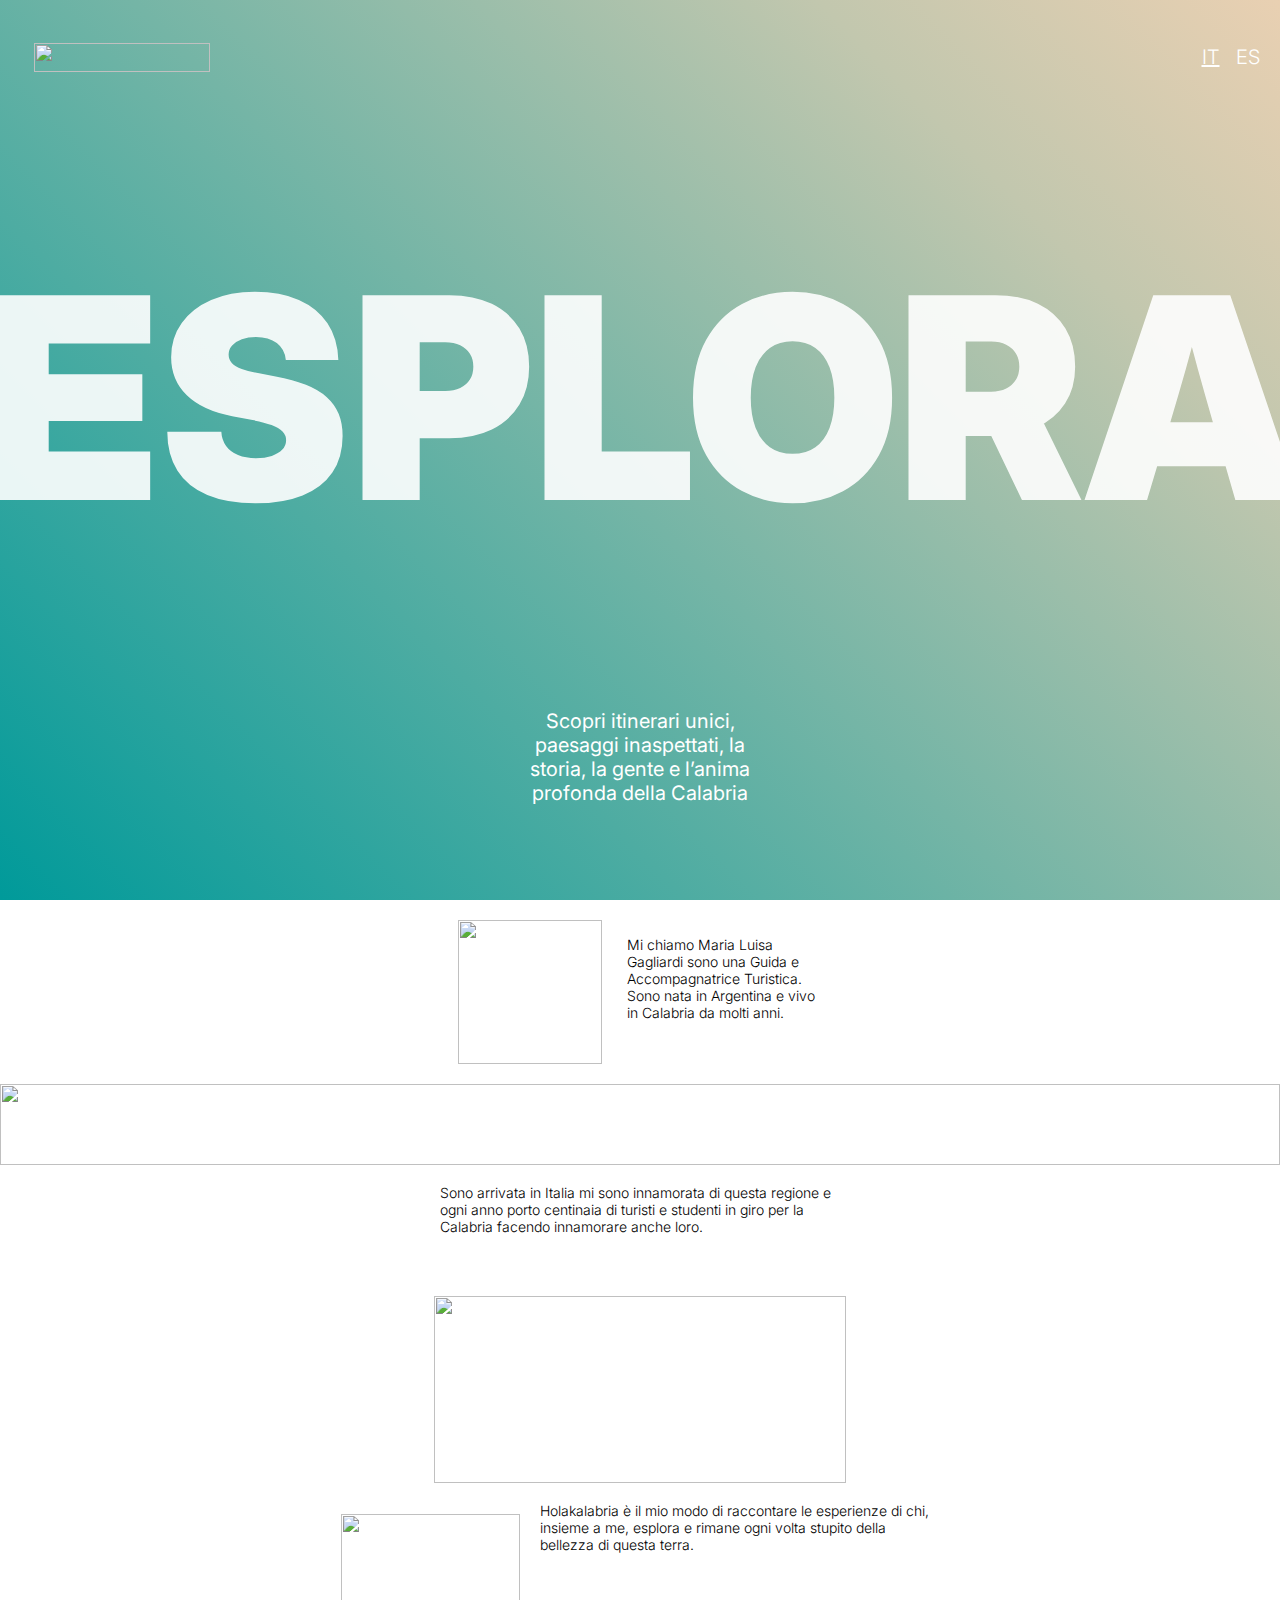
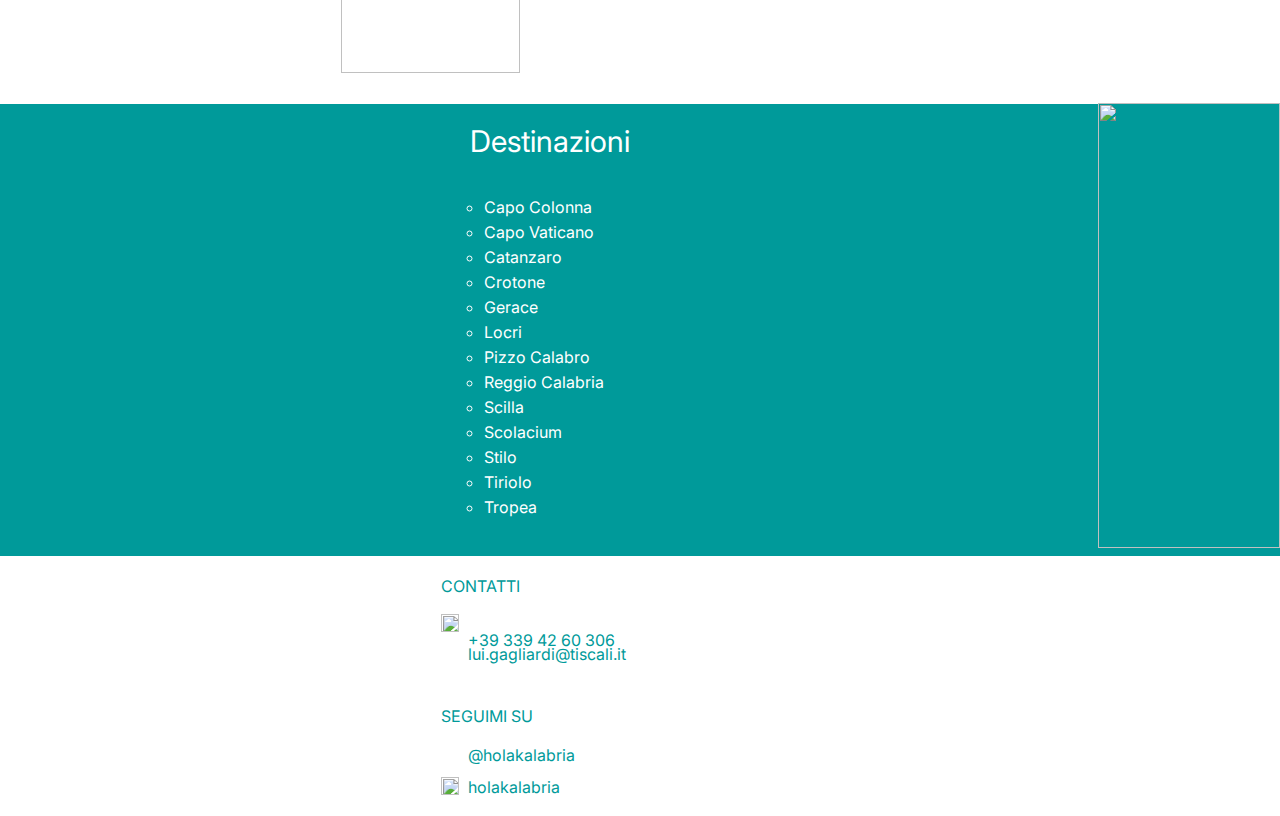
==== index.html @ 1802bb5e "first upload" ====
<!DOCTYPE html>
<html>

<head>
	<meta charset="utf-8" />
	<meta name="viewport" content="width=device-width, initial-scale=1" /> <!--per adattarlo al mobile-->
	<link rel="stylesheet" href="globals.css" />
	<link rel="stylesheet" href="style.css" />
</head>

<body>
	<div class="RESPONSIVE">
		<header class="header">
			<div class="rectangle"></div>
			<div class="text-wrapper">ESPLORA</div>
			<p class="scopri-itinerari">
				<span style="
					position: absolute;
					bottom: 10px;
					left: 0;
				">
				Scopri itinerari unici,<br>paesaggi inaspettati, la storia, la gente e l’anima profonda della Calabria
				</span>
			</p>
			<img class="polygon" src="https://c.animaapp.com/ifdL0Ejc/img/polygon-1.svg" />
		</header>
		<div class="frame">
			<img class="mask-group" src="https://c.animaapp.com/ifdL0Ejc/img/mask-group.svg" />
			<p class="mi-chiamo-maria">
				Mi chiamo Maria Luisa Gagliardi sono una Guida e Accompagnatrice Turistica. <br />Sono nata in Argentina
				e
				vivo in Calabria da molti anni.
			</p>
		</div>
		<img class="logo-home" src="https://c.animaapp.com/ifdL0Ejc/img/logo-home-1.svg" />
		<div class="group">
			<div class="div">IT</div>
			<div class="text-wrapper-2">ES</div>
		</div>
		<div class="infografica-banmner"></div>
		<img class="vector" src="https://c.animaapp.com/ifdL0Ejc/img/vector-1.svg" />
		<div class="frame-2">
			<p class="p">
				Sono arrivata in Italia mi sono innamorata di questa regione e ogni anno porto centinaia di turisti e
				studenti
				in giro per la Calabria facendo innamorare anche loro.
			</p>
			<img class="whatsapp-image"
				src="https://c.animaapp.com/ifdL0Ejc/img/whatsapp-image-2024-03-24-at-19-15-1.png" />
		</div>
		<div class="frame-3">
			<img class="img" src="https://c.animaapp.com/ifdL0Ejc/img/infografica-banmner-1-1.svg" />
			<p class="text-wrapper-3">
				Holakalabria è il mio modo di raccontare le esperienze di chi, insieme a me, esplora e rimane ogni volta
				stupito della bellezza di questa terra.
			</p>
		</div>
		<div class="frame-4">
			<div class="frame-5">
				<div class="text-wrapper-4">Destinazioni</div>
				<ul class="capo-colonna-capo">
					<li>Capo Colonna</li>
					<li>Capo Vaticano</li>
					<li>Catanzaro</li>
					<li>Crotone</li>
					<li>Gerace</li>
					<li>Locri</li>
					<li>Pizzo Calabro</li>
					<li>Reggio Calabria</li>
					<li>Scilla</li>
					<li>Scolacium</li>
					<li>Stilo</li>
					<li>Tiriolo</li>
					<li>Tropea</li>
				</ul>
			</div>
			<img class="group-2" src="https://c.animaapp.com/ifdL0Ejc/img/group-7.png" />
		</div>
		<div class="frame-wrapper">
			<div class="group-wrapper">
				<div class="group-3">
					<div class="overlap-group">
						<div class="text-wrapper-5">CONTATTI</div>
						<img class="vector-2" src="https://c.animaapp.com/ifdL0Ejc/img/vector-6.svg" />
					</div>
					<div class="overlap">
						<div class="text-wrapper-5">SEGUIMI SU</div>
						<img class="vector-2" src="https://c.animaapp.com/ifdL0Ejc/img/vector-6.svg" />
					</div>
					<p class="text-wrapper-6">+39 339 42 60 306</p>
					<div class="text-wrapper-7">@holakalabria</div>
					<div class="text-wrapper-8">holakalabria</div>
					<div class="text-wrapper-9">lui.gagliardi@tiscali.it</div>
					<img class="vector-3" src="https://c.animaapp.com/ifdL0Ejc/img/vector.svg" />
					<img class="vector-4" src="https://c.animaapp.com/ifdL0Ejc/img/vector-2.svg" />
					<img class="vector-5" src="https://c.animaapp.com/ifdL0Ejc/img/vector-3.svg" />
					<img class="vector-6" src="https://c.animaapp.com/ifdL0Ejc/img/vector-4.svg" />
				</div>
			</div>
		</div>
	</div>
</body>

</html>
---- globals.css ----
@import url("https://cdnjs.cloudflare.com/ajax/libs/meyer-reset/2.0/reset.min.css");
@import url("https://fonts.googleapis.com/css?family=Inter:300,400,900");
* {
  -webkit-font-smoothing: antialiased;
  box-sizing: border-box;
}
html,
body {
  margin: 0px;
  height: 100%;
}
/* a blue color as a generic focus style */
button:focus-visible {
  outline: 2px solid #4a90e2 !important;
  outline: -webkit-focus-ring-color auto 5px !important;
}
a {
  text-decoration: none;
}
---- style.css ----
.RESPONSIVE {
	display: flex;
	flex-direction: column;
	align-items: flex-start;
	gap: 20px;
	position: relative;
	background-color: #ffffff;
  }
  
  .RESPONSIVE .header {
	display: flex;
	flex-direction: column;
	height: 100vh;
	align-items: center;
	gap: 20px;
	padding: 0px 0px 30px;
	position: relative;
	align-self: stretch;
	width: 100%;
	background-color: transparent;
	background: linear-gradient(45deg, rgb(0, 154, 154) 0%, rgb(194, 199, 174) 78.81%, rgb(233, 208, 178) 100%);
	overflow: hidden;
  }
  
  .RESPONSIVE .rectangle {
	position: relative;
	flex: 1;
	width: 361px;
	flex-grow: 1;
  }
  
  .RESPONSIVE .text-wrapper {
	position: relative;
	width: 200vw;
	opacity: 0.9;
	font-family: "Inter", Helvetica;
	font-weight: 900;
	color: #ffffff;
	font-size: 22vw;
	text-align: center;
	letter-spacing: 0;
	line-height: normal;
  }
  
  .RESPONSIVE .scopri-itinerari {
	position: relative;
	flex: 1;
	width: 256px;
	font-family: "Inter", Helvetica;
	font-weight: 400;
	color: #ffffff;
	font-size: 20px;
	text-align: center;
	letter-spacing: 0;
	line-height: normal;
  }
  
  .RESPONSIVE .polygon {
	position: relative;
	width: 39.11px;
	height: 15.37px;
	margin-bottom: -0.62px;
  }
  
  .RESPONSIVE .frame {
	justify-content: center;
	gap: 25px;
	align-self: stretch;
	width: 100%;
	display: flex;
	align-items: center;
	position: relative;
	flex: 0 0 auto;
  }
  
  .RESPONSIVE .mask-group {
	position: relative;
	width: 144px;
	height: 144px;
  }
  
  .RESPONSIVE .mi-chiamo-maria {
	position: relative;
	width: 195px;
	height: 112px;
	font-family: "Inter", Helvetica;
	font-weight: 300;
	color: #000000;
	font-size: 14px;
	letter-spacing: 0;
	line-height: normal;
  }
  
  .RESPONSIVE .logo-home {
	position: absolute;
	width: 176px;
	height: 29px;
	top: 43px;
	left: 34px;
	object-fit: cover;
  }
  
  .RESPONSIVE .group {
	position: absolute;
	width: 70px;
	height: 24px;
	top: 45px;
	right: 10px;
  }
  
  .RESPONSIVE .div {
	position: absolute;
	width: 21px;
	top: 0;
	left: 0;
	font-family: "Inter", Helvetica;
	font-weight: 300;
	color: #ffffff;
	font-size: 20px;
	text-align: center;
	letter-spacing: 0;
	line-height: normal;
	text-decoration: underline;
  }
  
  .RESPONSIVE .text-wrapper-2 {
	position: absolute;
	width: 37px;
	top: 0;
	left: 29px;
	font-family: "Inter", Helvetica;
	font-weight: 300;
	color: #ffffff;
	font-size: 20px;
	text-align: center;
	letter-spacing: 0;
	line-height: normal;
  }
  
  .RESPONSIVE .infografica-banmner {
	position: absolute;
	width: 57vw;
	height: 100vh;
	right: 0;
	background-image: url(https://c.animaapp.com/ifdL0Ejc/img/infografica-banmner-1.svg);
    background-clip: content-box;
	background-size: contain;
	background-repeat: no-repeat;
	background-position: center;
  }
  
  .RESPONSIVE .vector {
	position: relative;
	align-self: stretch;
	width: 100%;
	height: 80.5px;
	margin-left: -0.01px;
	margin-right: -0.01px;
  }
  
  .RESPONSIVE .frame-2 {
	flex-direction: column;
	height: 298px;
	align-items: center;
	gap: 20px;
	padding: 0px 20px;
	align-self: stretch;
	width: 100%;
	display: flex;
	position: relative;
  }
  
  .RESPONSIVE .p {
	position: relative;
	align-self: center;
	height: 79px;
	margin-top: -1px;
	font-family: "Inter", Helvetica;
	font-weight: 300;
	color: #000000;
	font-size: 14px;
	letter-spacing: 0;
	line-height: normal;
	max-width: 400px;
  }
  
  .RESPONSIVE .whatsapp-image {
	position: relative;
	width: 412px;
	height: 187px;
	object-fit: cover;
  }
  
  .RESPONSIVE .frame-3 {
	align-items: center;
	justify-content: center;
	gap: 20px;
	padding: 0px 20px;
	align-self: stretch;
	width: 100%;
	flex: 0 0 auto;
	display: flex;
	position: relative;
  }
  
  .RESPONSIVE .img {
	position: relative;
	width: 179px;
	height: 159px;
  }
  
  .RESPONSIVE .text-wrapper-3 {
	position: relative;
	flex: 1;
	height: 168px;
	margin-top: -1px;
	font-family: "Inter", Helvetica;
	font-weight: 300;
	color: #000000;
	font-size: 14px;
	letter-spacing: 0;
	line-height: normal;
	max-width: 400px;
  }
  
  .RESPONSIVE .frame-4 {
	align-items: flex-start;
	gap: 18px;
	align-self: stretch;
	width: 100%;
	flex: 0 0 auto;
	background-color: #009a9a;
	display: flex;
	position: relative;
  }
  
  .RESPONSIVE .frame-5 {
	flex-direction: column;
	align-items: center;
	gap: 20px;
	padding: 20px 20px 20px 40px;
	flex: 1;
	flex-grow: 1;
	display: flex;
	position: relative;
  }
  
  .RESPONSIVE .text-wrapper-4 {
	position: relative;
	width: fit-content;
	margin-top: -1px;
	font-family: "Inter", Helvetica;
	font-weight: 400;
	color: #ffffff;
	font-size: 30px;
	letter-spacing: 0;
	line-height: normal;
	white-space: nowrap;
  }
  
  .RESPONSIVE .capo-colonna-capo {
	position: relative;
	width: 211px;
	font-family: "Inter", Helvetica;
	font-weight: 400;
	color: #ffffff;
	font-size: 16px;
	letter-spacing: 0;
	line-height: 25px;
	list-style:circle;
  }
  
  .RESPONSIVE .group-2 {
	position: relative;
	width: 182.6px;
	height: 444.04px;
	margin-top: -0.03px;
	margin-bottom: -0.02px;
	margin-right: -0.25px;
  }
  
  .RESPONSIVE .frame-wrapper {
	flex-direction: column;
	align-items: center;
	justify-content: flex-end;
	gap: 10px;
	padding: 0px 20px;
	align-self: stretch;
	width: 100%;
	flex: 0 0 auto;
	display: flex;
	position: relative;
  }
  
  .RESPONSIVE .group-wrapper {
	width: 398px;
	gap: 10px;
	display: flex;
	align-items: center;
	position: relative;
	flex: 0 0 auto;
  }
  
  .RESPONSIVE .group-3 {
	position: relative;
	width: 201px;
	height: 220px;
	margin-bottom: 20px;
  }
  
  .RESPONSIVE .overlap-group {
	top: 0;
	position: absolute;
	width: 137px;
	height: 27px;
	left: 0;
  }
  
  .RESPONSIVE .text-wrapper-5 {
	position: absolute;
	width: 137px;
	top: 0;
	left: 0;
	font-family: "Inter", Helvetica;
	font-weight: 400;
	color: #009a9a;
	font-size: 16px;
	letter-spacing: 0;
	line-height: normal;
  }
  
  .RESPONSIVE .vector-2 {
	position: absolute;
	width: 100px;
	height: 1px;
	top: 26px;
	left: 0;
  }
  
  .RESPONSIVE .overlap {
	top: 130px;
	position: absolute;
	width: 137px;
	height: 27px;
	left: 0;
  }
  
  .RESPONSIVE .text-wrapper-6 {
	position: absolute;
	width: 162px;
	top: 38px;
	left: 27px;
	font-family: "Inter", Helvetica;
	font-weight: 400;
	color: #009a9a;
	font-size: 16px;
	letter-spacing: 0;
	line-height: normal;
  }
  
  .RESPONSIVE .text-wrapper-7 {
	top: 169px;
	position: absolute;
	width: 162px;
	left: 27px;
	font-family: "Inter", Helvetica;
	font-weight: 400;
	color: #009a9a;
	font-size: 16px;
	letter-spacing: 0;
	line-height: normal;
	white-space: nowrap;
  }
  
  .RESPONSIVE .text-wrapper-8 {
	top: 201px;
	position: absolute;
	width: 162px;
	left: 27px;
	font-family: "Inter", Helvetica;
	font-weight: 400;
	color: #009a9a;
	font-size: 16px;
	letter-spacing: 0;
	line-height: normal;
	white-space: nowrap;
  }
  
  .RESPONSIVE .text-wrapper-9 {
	position: absolute;
	width: 162px;
	top: 68px;
	left: 27px;
	font-family: "Inter", Helvetica;
	font-weight: 400;
	color: #009a9a;
	font-size: 16px;
	letter-spacing: 0;
	line-height: normal;
  }
  
  .RESPONSIVE .vector-3 {
	position: absolute;
	width: 18px;
	height: 13px;
	top: 70px;
	left: 0;
  }
  
  .RESPONSIVE .vector-4 {
	position: absolute;
	width: 18px;
	height: 17px;
	top: 170px;
	left: 0;
  }
  
  .RESPONSIVE .vector-5 {
	position: absolute;
	width: 18px;
	height: 18px;
	top: 38px;
	left: 0;
  }
  
  .RESPONSIVE .vector-6 {
	position: absolute;
	width: 18px;
	height: 18px;
	top: 201px;
	left: 0;
  }
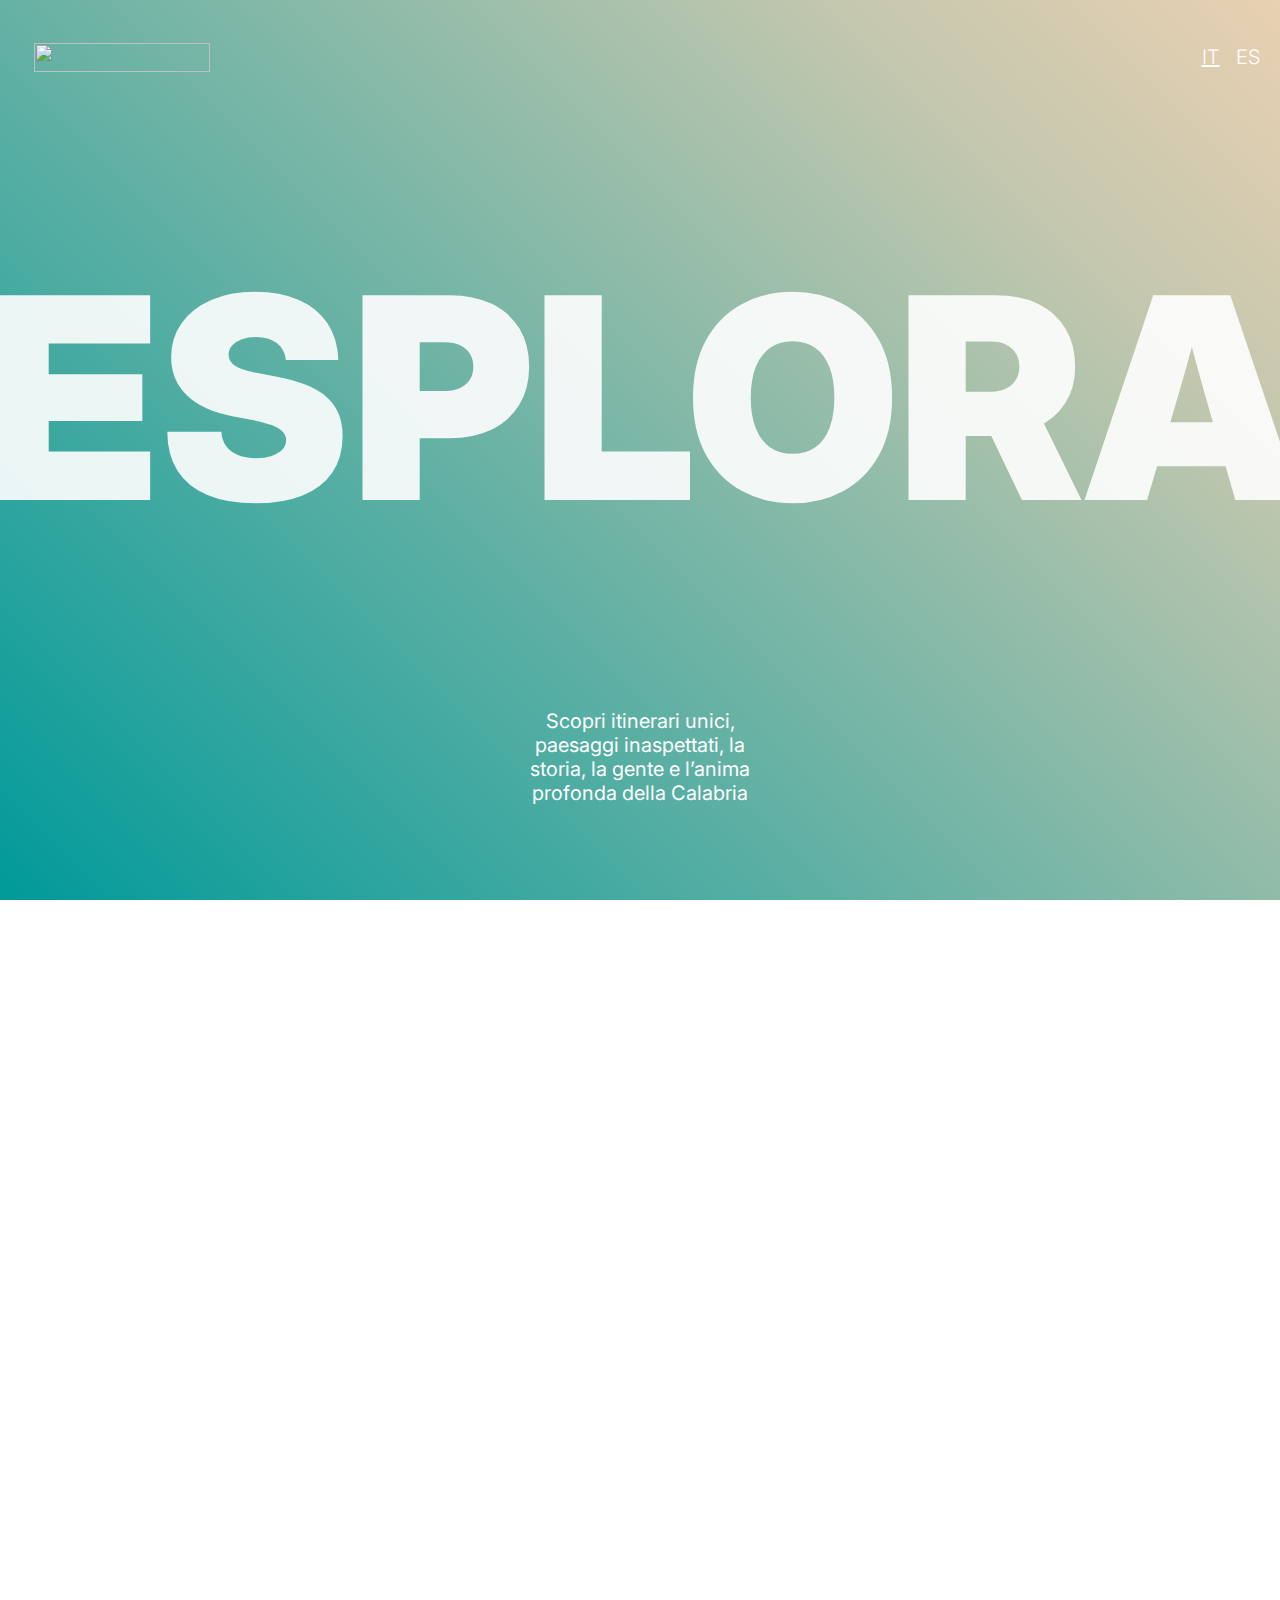
==== commit 412c29a2: "text" ====
--- a/index.html
+++ b/index.html
@@ -27,9 +27,7 @@
 		<div class="frame">
 			<img class="mask-group" src="https://c.animaapp.com/ifdL0Ejc/img/mask-group.svg" />
 			<p class="mi-chiamo-maria">
-				Mi chiamo Maria Luisa Gagliardi sono una Guida e Accompagnatrice Turistica. <br />Sono nata in Argentina
-				e
-				vivo in Calabria da molti anni.
+				Mi chiamo Maria Luisa Gagliardi e sono una Guida e Accompagnatrice Turistica. <br />Sono nata in Argentina e vivo in Calabria da molti anni.
 			</p>
 		</div>
 		<img class="logo-home" src="https://c.animaapp.com/ifdL0Ejc/img/logo-home-1.svg" />
--- a/globals.css
+++ b/globals.css
@@ -8,6 +8,7 @@
 body {
   margin: 0px;
   height: 100%;
+  overflow-x: hidden;
 }
 /* a blue color as a generic focus style */
 button:focus-visible {
--- a/style.css
+++ b/style.css
@@ -306,6 +306,7 @@
 	width: 201px;
 	height: 220px;
 	margin-bottom: 20px;
+	margin-left: 20px;
   }
   
   .RESPONSIVE .overlap-group {
@@ -429,4 +430,4 @@
 	height: 18px;
 	top: 201px;
 	left: 0;
-  }+  }
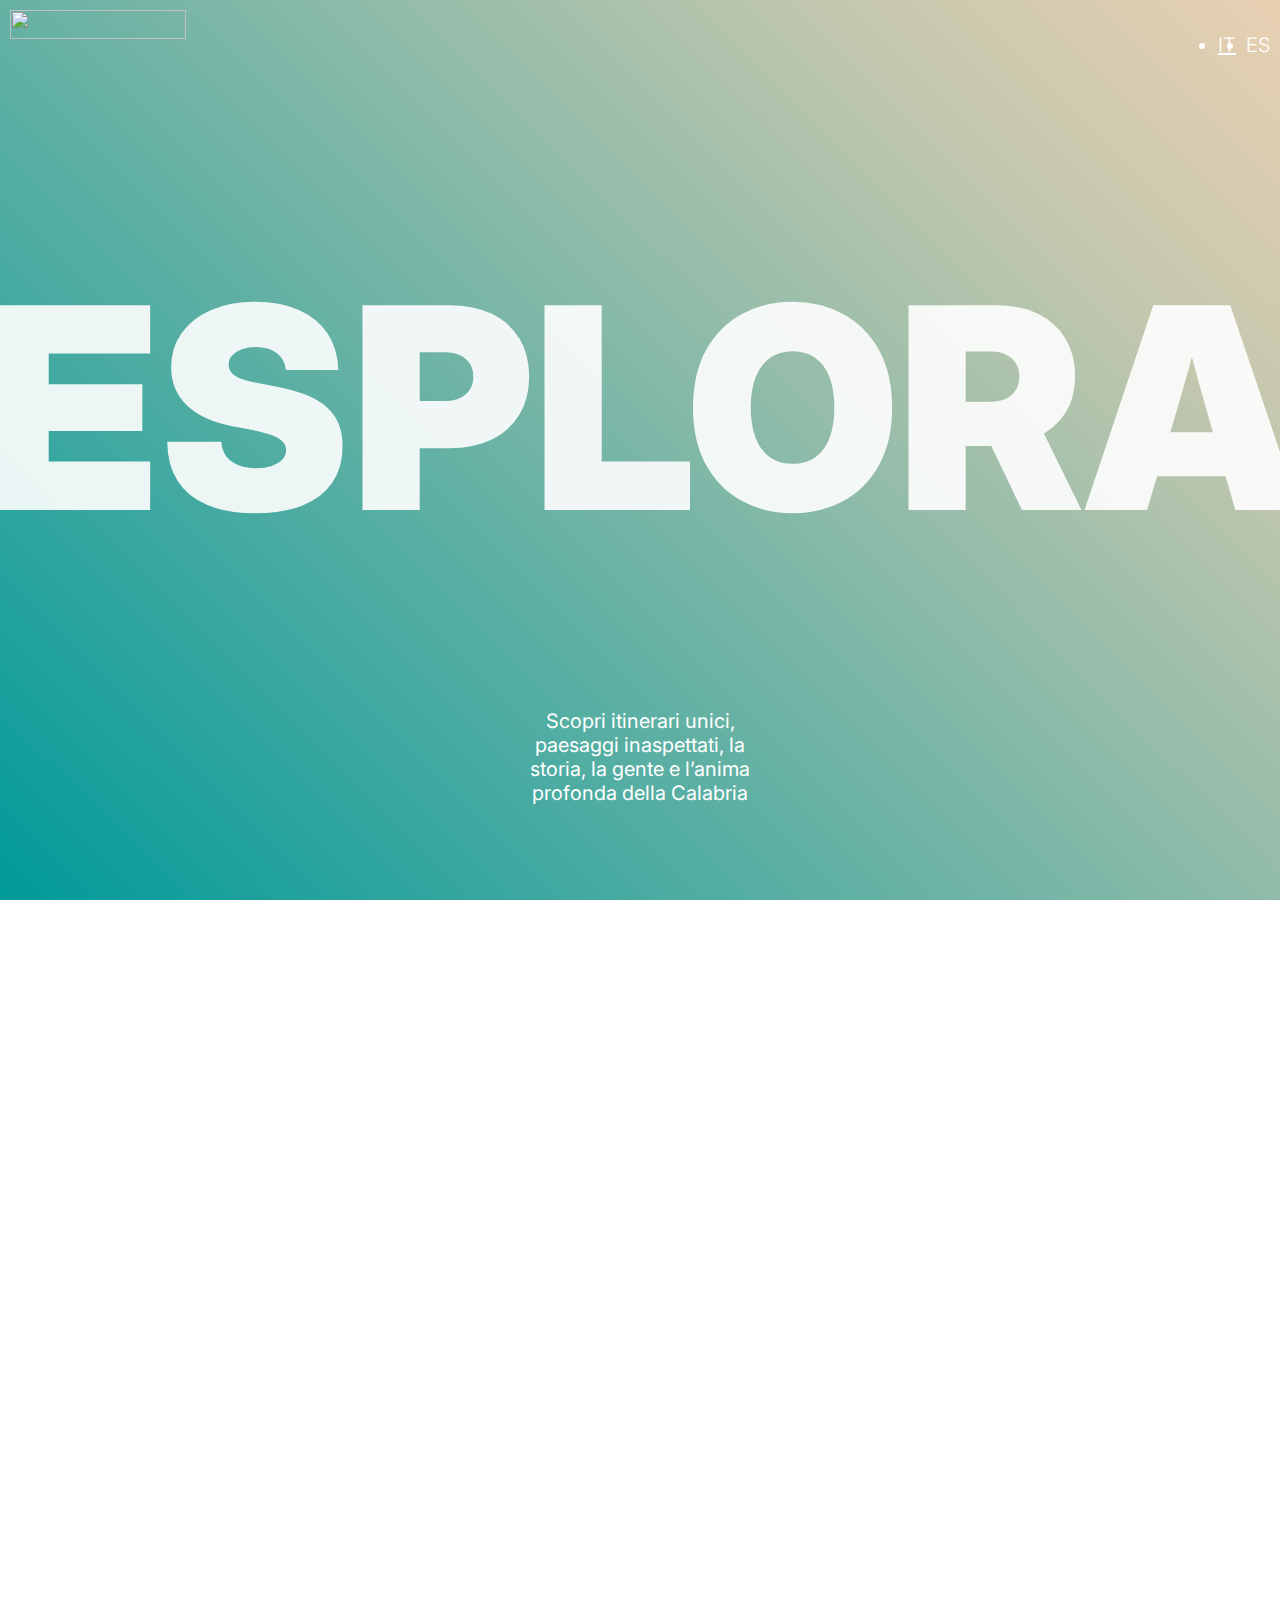
==== commit f4ad52e6: "changes for language pages" ====
--- a/index.html
+++ b/index.html
@@ -11,7 +11,16 @@
 <body>
 	<div class="RESPONSIVE">
 		<header class="header">
-			<div class="rectangle"></div>
+			<div class="rectangle">
+				<img class="logo-home" src="https://c.animaapp.com/ifdL0Ejc/img/logo-home-1.svg" />
+				<nav>
+					<ul class="lang-menu">
+						<li><a href="index.html" style="text-decoration: underline;">IT</a></li>
+						<li><a href="es.html" >ES</a></li>
+					</ul>
+				</nav>
+				<div class="infografica-banmner"></div>
+			</div>
 			<div class="text-wrapper">ESPLORA</div>
 			<p class="scopri-itinerari">
 				<span style="
@@ -30,18 +39,10 @@
 				Mi chiamo Maria Luisa Gagliardi e sono una Guida e Accompagnatrice Turistica. <br />Sono nata in Argentina e vivo in Calabria da molti anni.
 			</p>
 		</div>
-		<img class="logo-home" src="https://c.animaapp.com/ifdL0Ejc/img/logo-home-1.svg" />
-		<div class="group">
-			<div class="div">IT</div>
-			<div class="text-wrapper-2">ES</div>
-		</div>
-		<div class="infografica-banmner"></div>
 		<img class="vector" src="https://c.animaapp.com/ifdL0Ejc/img/vector-1.svg" />
 		<div class="frame-2">
 			<p class="p">
-				Sono arrivata in Italia mi sono innamorata di questa regione e ogni anno porto centinaia di turisti e
-				studenti
-				in giro per la Calabria facendo innamorare anche loro.
+				Sono arrivata in Italia mi sono innamorata di questa regione e ogni anno porto centinaia di turisti e studenti in giro per la Calabria facendo innamorare anche loro.
 			</p>
 			<img class="whatsapp-image"
 				src="https://c.animaapp.com/ifdL0Ejc/img/whatsapp-image-2024-03-24-at-19-15-1.png" />
@@ -86,7 +87,7 @@
 						<img class="vector-2" src="https://c.animaapp.com/ifdL0Ejc/img/vector-6.svg" />
 					</div>
 					<p class="text-wrapper-6">+39 339 42 60 306</p>
-					<div class="text-wrapper-7">@holakalabria</div>
+					<div class="text-wrapper-7"><a href="https://instagram.com/holakalabria">@holakalabria</a></div>
 					<div class="text-wrapper-8">holakalabria</div>
 					<div class="text-wrapper-9">lui.gagliardi@tiscali.it</div>
 					<img class="vector-3" src="https://c.animaapp.com/ifdL0Ejc/img/vector.svg" />
--- a/globals.css
+++ b/globals.css
@@ -17,4 +17,5 @@
 }
 a {
   text-decoration: none;
+  color: #ffffff;
 }
--- a/style.css
+++ b/style.css
@@ -25,8 +25,32 @@
   .RESPONSIVE .rectangle {
 	position: relative;
 	flex: 1;
-	width: 361px;
+	width: 100%;
 	flex-grow: 1;
+	display:flex;
+	padding:10px;
+
+
+  }
+
+  .RESPONSIVE nav {
+	flex-grow:1;
+	z-index: 2;
+  }
+
+  .RESPONSIVE .lang-menu{
+	height: 29px;
+	display: flex;
+	justify-content: end;
+	gap: 10px;
+	align-items: center;
+	font-family: "Inter", Helvetica;
+	font-weight: 300;
+	color: #ffffff;
+	font-size: 20px;
+	text-align: center;
+	letter-spacing: 0;
+	line-height: normal;
   }
   
   .RESPONSIVE .text-wrapper {
@@ -92,11 +116,11 @@
   }
   
   .RESPONSIVE .logo-home {
-	position: absolute;
+	/* position: absolute; */
 	width: 176px;
 	height: 29px;
-	top: 43px;
-	left: 34px;
+	/* top: 43px;
+	left: 34px; */
 	object-fit: cover;
   }
   
@@ -120,7 +144,6 @@
 	text-align: center;
 	letter-spacing: 0;
 	line-height: normal;
-	text-decoration: underline;
   }
   
   .RESPONSIVE .text-wrapper-2 {
@@ -137,9 +160,10 @@
 	line-height: normal;
   }
   
+  @media only screen and (max-width: 600px) {
   .RESPONSIVE .infografica-banmner {
 	position: absolute;
-	width: 57vw;
+	width: 100vw;
 	height: 100vh;
 	right: 0;
 	background-image: url(https://c.animaapp.com/ifdL0Ejc/img/infografica-banmner-1.svg);
@@ -148,7 +172,21 @@
 	background-repeat: no-repeat;
 	background-position: center;
   }
-  
+}
+
+@media only screen and (min-width: 601px) {
+	.RESPONSIVE .infografica-banmner {
+	  position: absolute;
+	  width: 57vw;
+	  height: 100vh;
+	  right: 0;
+	  background-image: url(https://c.animaapp.com/ifdL0Ejc/img/infografica-banmner-1.svg);
+	  background-clip: content-box;
+	  background-size: contain;
+	  background-repeat: no-repeat;
+	  background-position: center;
+	}
+  }
   .RESPONSIVE .vector {
 	position: relative;
 	align-self: stretch;
